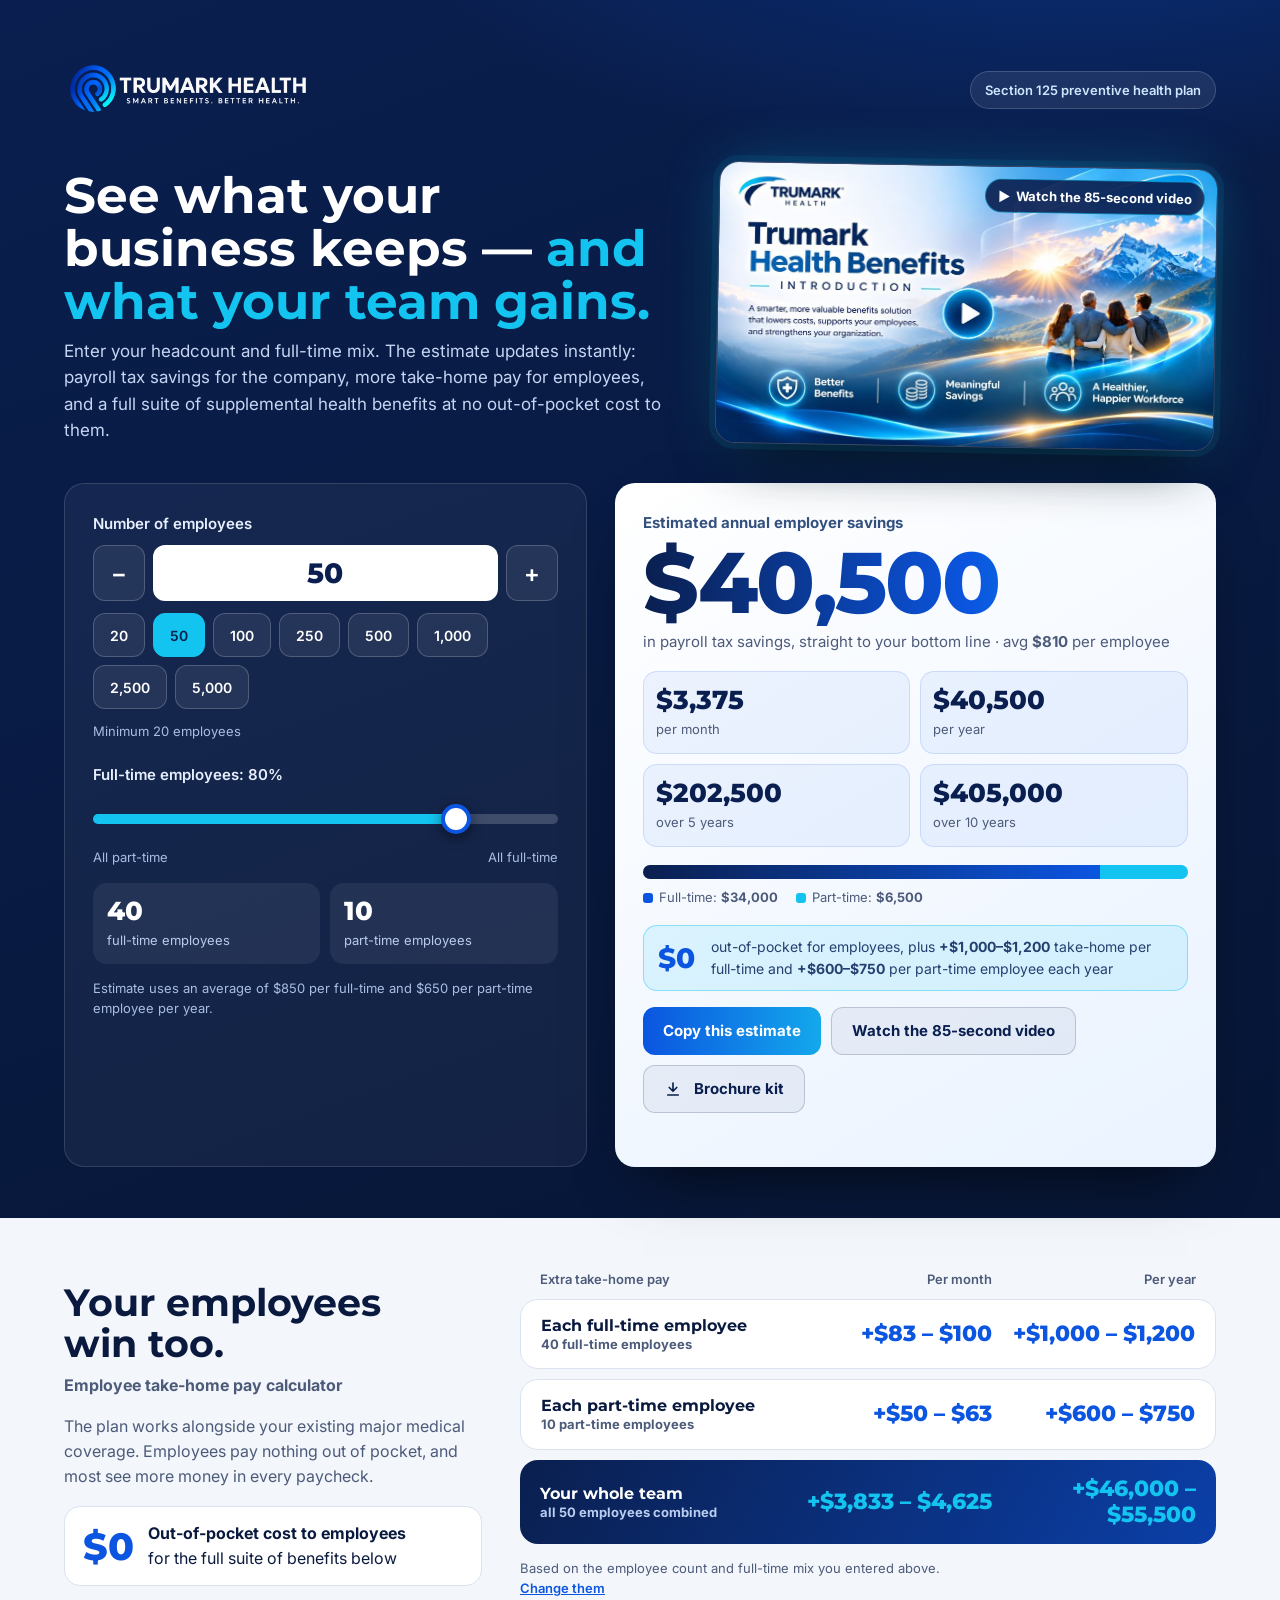
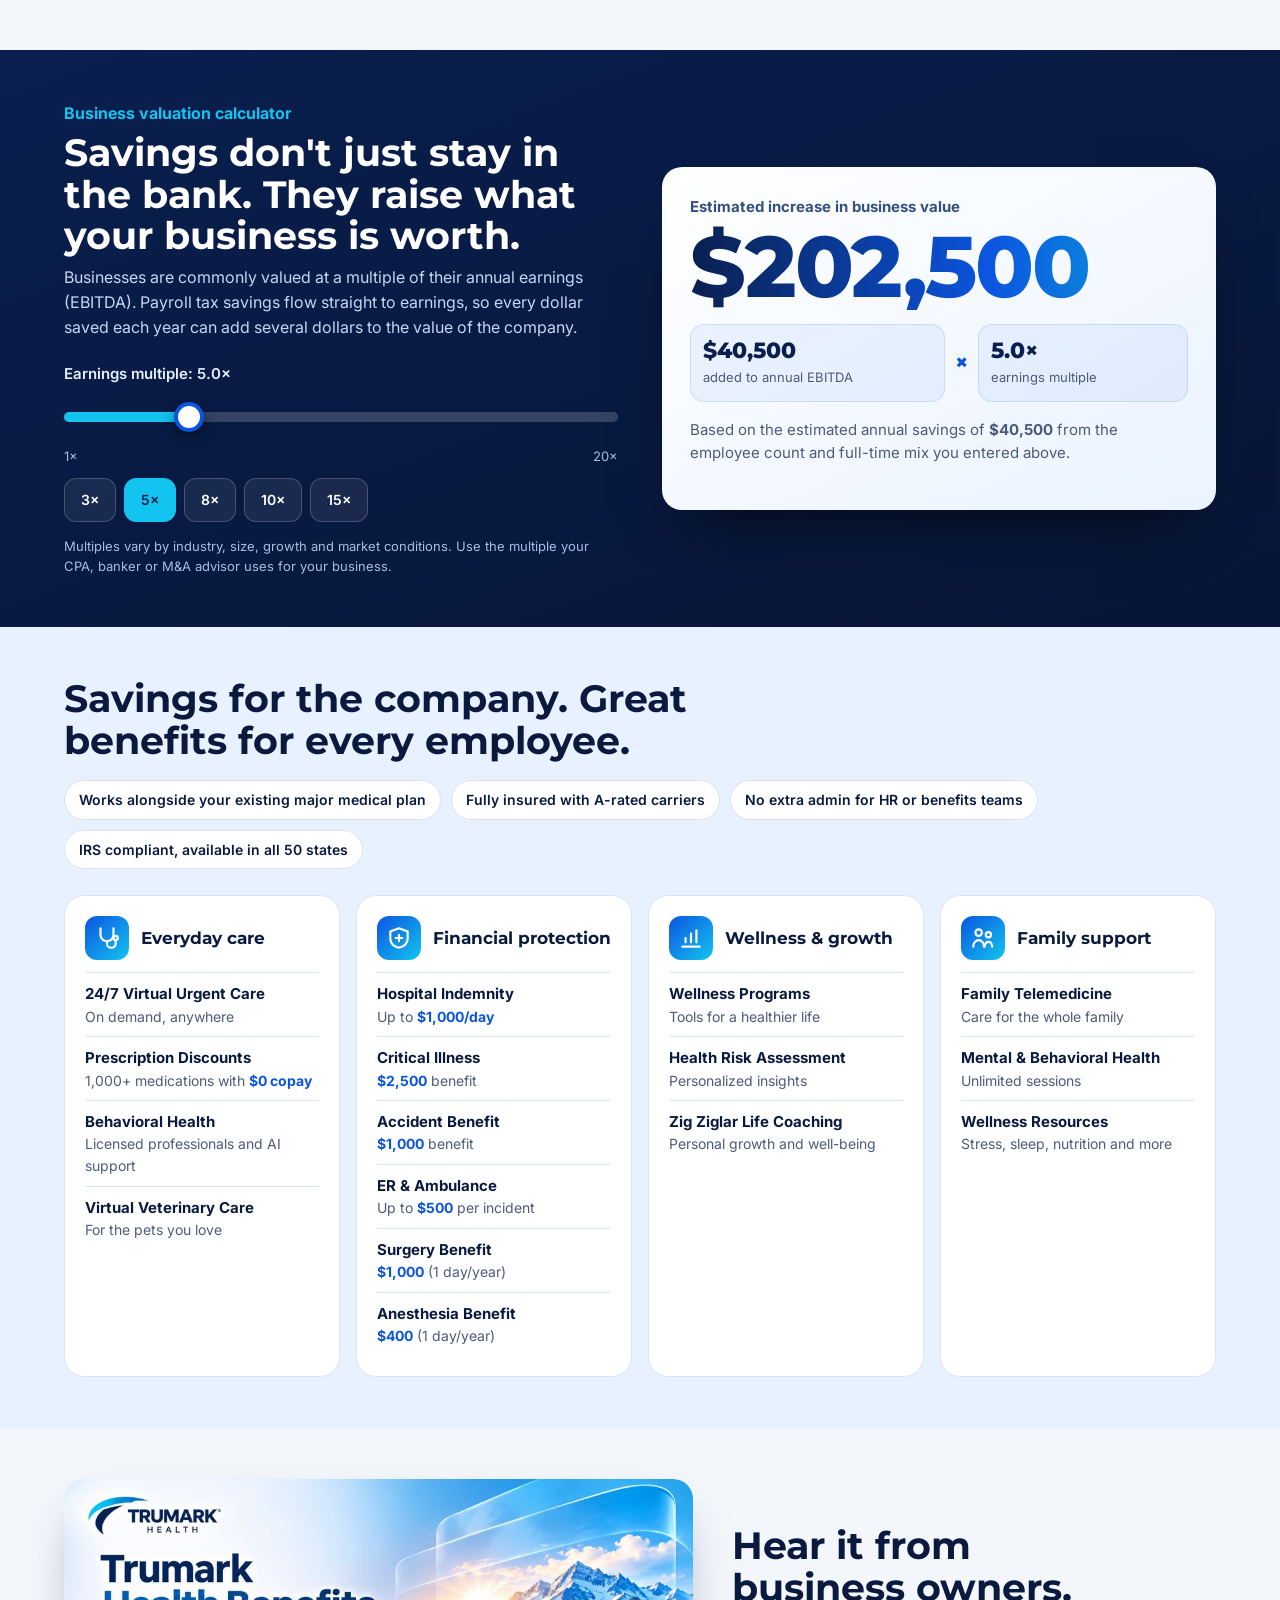
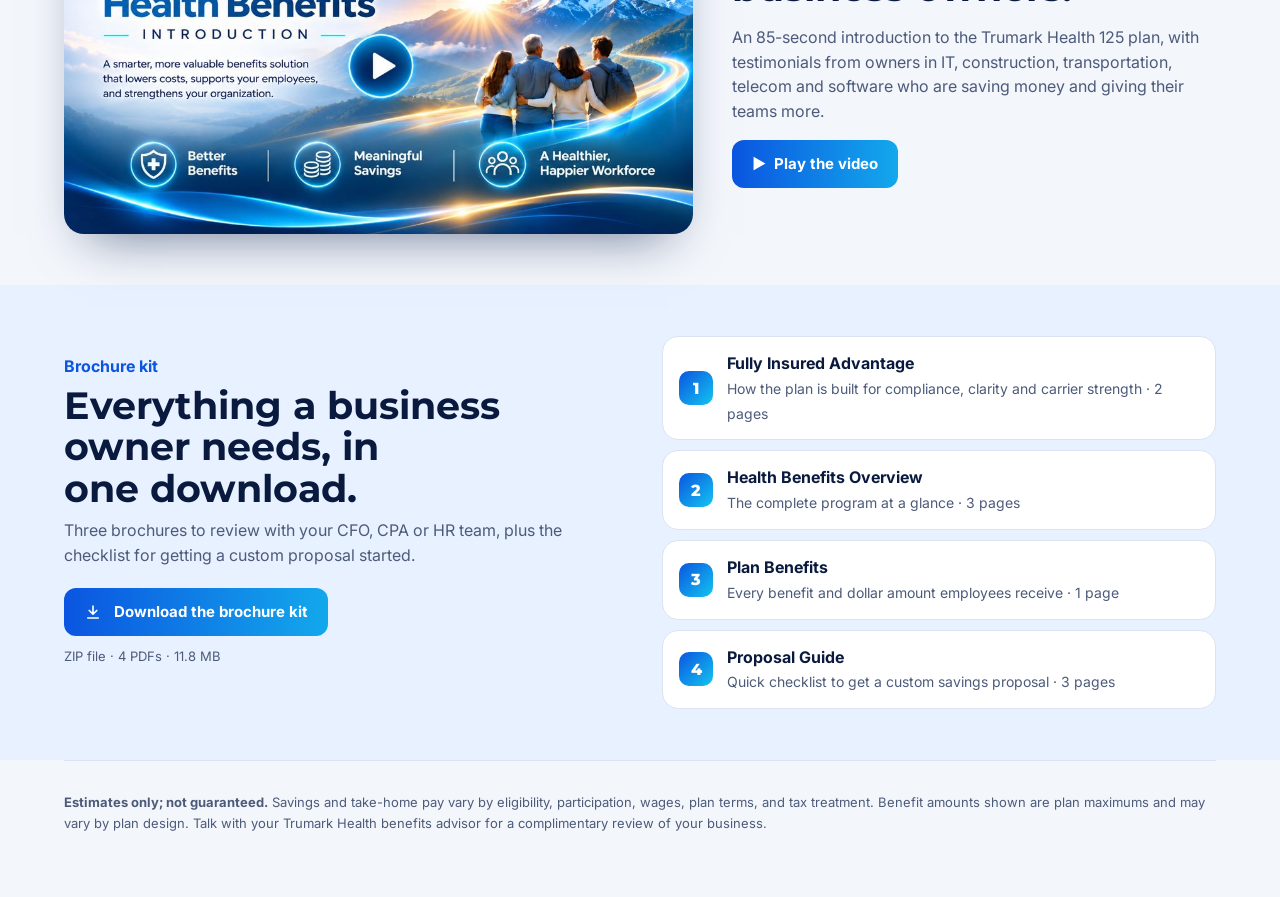
==== calculator/index.html @ 20e38f15 "Add Trumark Health savings calculator at /calculator Section 125 payroll tax savings estimator (20+ " ====
<!DOCTYPE html>
<html lang="en">
<head>
<meta charset="utf-8">
<meta name="viewport" content="width=device-width, initial-scale=1">
<title>Trumark Health Savings Calculator</title>
<meta name="description" content="Estimate your company's Section 125 payroll tax savings, your employees' extra take-home pay, and the added value to your business with Trumark Health.">
<link rel="canonical" href="https://trumark.health/calculator/">
<meta property="og:title" content="Trumark Health Savings Calculator">
<meta property="og:description" content="See what your business keeps and what your team gains: payroll tax savings, more take-home pay, and supplemental health benefits at $0 out of pocket.">
<meta property="og:url" content="https://trumark.health/calculator/">
<meta property="og:type" content="website">
<link rel="icon" href="[data-uri]">
<link rel="preconnect" href="https://fonts.googleapis.com">
<link href="https://fonts.googleapis.com/css2?family=Montserrat:wght@600;700;800&family=Inter:wght@400;500;600;700&display=swap" rel="stylesheet">
<style>
/* VOICE: confident, warm money tool a rep can put in front of a business owner
   IDEA: a payroll savings statement that updates as the owner talks
   PICTURE: the live savings figure, huge, beside the two controls
   COLOUR and TYPE: Trumark navy band, royal blue, cyan accent, white panels; Montserrat + Inter
   LAYOUT: navy hero with calculator, then employee win, benefits grid, video, disclaimer */
:root{color-scheme:light dark;
--bg:light-dark(#f3f6fb,#071229);--panel:light-dark(#ffffff,#0d1c3d);--ink:light-dark(#0a1a3f,#e8eefb);
--mute:light-dark(#4d5b7a,#a8b6d6);--line:light-dark(#dbe3f1,#1f3463);--navy:#0a1f4f;--royal:#0b55e0;--cyan:#13c4f0;--soft:light-dark(#e8f1ff,#112a5a)}
:root[data-theme=light]{color-scheme:light}:root[data-theme=dark]{color-scheme:dark}
*{box-sizing:border-box;min-width:0}
body{margin:0;background:var(--bg);color:var(--ink);font:16px/1.55 Inter,system-ui,sans-serif;overflow-x:clip}
h1,h2,h3,.big{font-family:Montserrat,Inter,sans-serif}
h2{font-size:clamp(26px,3.4vw,38px);line-height:1.1;margin:0 0 8px;text-wrap:balance}
.wrap{max-width:1240px;margin:0 auto}
.band{padding:clamp(28px,4vw,64px) max(5vw,16px)}
.hero{background:radial-gradient(1200px 500px at 85% -10%,#0b55e055,transparent 60%),linear-gradient(160deg,#0a1f4f 0%,#071636 100%);color:#fff}
.top{display:flex;flex-wrap:wrap;align-items:center;justify-content:space-between;gap:16px;margin-bottom:clamp(20px,3vw,36px)}
.top img{height:clamp(52px,7vw,78px);width:auto;display:block}
.pill{font-size:13px;font-weight:600;padding:8px 14px;border-radius:99px;background:#ffffff14;border:1px solid #ffffff2a;color:#cfe6ff}
.hero h1{font-size:clamp(30px,4.2vw,50px);line-height:1.06;margin:0 0 10px;max-width:22ch;text-wrap:balance}
.hero h1 em{font-style:normal;color:var(--cyan)}
.lede{color:#c6d5f2;max-width:62ch;margin:0;font-size:17px}
.intro{display:grid;grid-template-columns:minmax(0,1fr) minmax(0,.82fr);gap:clamp(20px,3.5vw,48px);align-items:center;margin-bottom:clamp(24px,3vw,36px)}
.hv{position:relative;display:block;border-radius:20px;overflow:hidden;border:1px solid #ffffff33;box-shadow:0 0 0 6px #13c4f014,0 30px 60px -24px #000d,0 0 60px -10px #13c4f066;transform:rotate(1deg);transition:transform .35s ease,box-shadow .35s ease}
.hv:hover{transform:rotate(0) scale(1.02);box-shadow:0 0 0 6px #13c4f033,0 30px 60px -24px #000d,0 0 80px -6px #13c4f099}
.hv img{display:block;width:100%;height:auto;aspect-ratio:1000/563;object-fit:cover}
.hvtag{position:absolute;right:12px;top:12px;background:#0a1f4fe6;color:#fff;font:700 13px Inter,sans-serif;padding:8px 12px;border-radius:99px;border:1px solid #13c4f088}
.calc{display:grid;grid-template-columns:minmax(0,1fr) minmax(0,1.15fr);gap:clamp(16px,2.4vw,28px)}
.card{background:#ffffff0d;border:1px solid #ffffff22;border-radius:20px;padding:clamp(18px,2.4vw,28px)}
.lbl{display:block;font-weight:600;font-size:15px;margin-bottom:10px;color:#e7efff}
.stepper{display:flex;gap:8px;align-items:stretch}
.stepper button,.chip{font:600 16px Inter,sans-serif;border-radius:12px;border:1px solid #ffffff33;background:#ffffff12;color:#fff;cursor:pointer}
.stepper button{width:52px;min-height:56px;font-size:24px}
#emp{flex:1;min-height:56px;font:800 28px Montserrat,sans-serif;text-align:center;border-radius:12px;border:1px solid #ffffff44;background:#ffffff;color:#0a1f4f;padding:0 10px}
.chips{display:flex;flex-wrap:wrap;gap:8px;margin:12px 0 26px}
.chip{min-height:44px;padding:0 16px;font-size:14px}
#emp::-webkit-inner-spin-button,#emp::-webkit-outer-spin-button{-webkit-appearance:none;margin:0}#emp{-moz-appearance:textfield}
.min{font-size:13px;color:#a9bde3;margin:-14px 0 22px}
.chip[aria-pressed=true]{background:var(--cyan);color:#06204a;border-color:var(--cyan)}
button:focus-visible,input:focus-visible,a:focus-visible{outline:3px solid var(--cyan);outline-offset:2px}
input[type=range]{width:100%;height:44px;appearance:none;background:transparent;cursor:pointer;margin:0}
input[type=range]::-webkit-slider-runnable-track{height:10px;border-radius:99px;background:linear-gradient(90deg,var(--cyan) var(--p),#ffffff2e var(--p))}
input[type=range]::-moz-range-track{height:10px;border-radius:99px;background:linear-gradient(90deg,var(--cyan) var(--p),#ffffff2e var(--p))}
input[type=range]::-webkit-slider-thumb{appearance:none;width:30px;height:30px;border-radius:50%;background:#fff;border:4px solid var(--royal);margin-top:-10px;box-shadow:0 4px 14px #0007}
input[type=range]::-moz-range-thumb{width:24px;height:24px;border-radius:50%;background:#fff;border:4px solid var(--royal)}
.ends{display:flex;justify-content:space-between;font-size:13px;color:#a9bde3}
.mix{display:grid;grid-template-columns:1fr 1fr;gap:10px;margin-top:16px}
.mix div{background:#ffffff10;border-radius:14px;padding:12px 14px}
.mix b{display:block;font:800 26px Montserrat,sans-serif}
.mix span{font-size:13px;color:#b9cbec}
.rate{font-size:13px;color:#a9bde3;margin:14px 0 0}
.result{background:linear-gradient(150deg,#ffffff 0%,#eaf3ff 100%);color:#0a1f4f;border:0;box-shadow:0 30px 60px -30px #000c}
.result .k{font-weight:700;font-size:15px;color:#33507f;margin:0}
.big{font-weight:800;font-size:clamp(46px,7.2vw,86px);line-height:1;margin:6px 0 4px;letter-spacing:-.02em;background:linear-gradient(90deg,#0a1f4f,#0b55e0 60%,#0aa8d8);-webkit-background-clip:text;background-clip:text;color:transparent;white-space:nowrap}
.sub{font-size:15px;color:#4d5b7a;margin:0 0 18px}
.trio{display:grid;grid-template-columns:repeat(2,minmax(0,1fr));gap:10px;margin-bottom:18px}
.trio div{background:#0b55e00f;border:1px solid #0b55e022;border-radius:14px;padding:12px}
.trio b{display:block;font:800 clamp(18px,2.4vw,26px) Montserrat,sans-serif;white-space:nowrap}
.trio span{font-size:13px;color:#4d5b7a}
.split{display:flex;height:14px;border-radius:99px;overflow:hidden;background:#dbe6f7}
.split i{display:block;height:100%;transition:width .35s ease}
.split .ft{background:linear-gradient(90deg,#0a1f4f,#0b55e0)}.split .pt{background:#13c4f0}
.key{display:flex;flex-wrap:wrap;gap:6px 18px;font-size:13px;color:#4d5b7a;margin:8px 0 18px}
.key i{display:inline-block;width:10px;height:10px;border-radius:3px;margin-right:6px;vertical-align:middle}
.emp{display:flex;align-items:center;gap:12px;background:#13c4f01f;border:1px solid #13c4f066;border-radius:14px;padding:10px 14px;margin-bottom:16px;font-size:14px;color:#24406f}.emp b{flex:none;margin-right:4px;font:800 28px Montserrat,sans-serif;color:#0b55e0}
.acts{display:flex;flex-wrap:wrap;gap:10px}
.btn{display:inline-flex;align-items:center;justify-content:center;gap:8px;min-height:48px;padding:0 20px;border-radius:12px;font:700 15px Inter,sans-serif;text-decoration:none;cursor:pointer;border:0}
.btn.pri{background:linear-gradient(90deg,#0b55e0,#13a8ec);color:#fff}
.btn.sec{background:#0a1f4f0d;color:#0a1f4f;border:1px solid #0a1f4f33}
#msg{font-size:13px;color:#0a7a4c;min-height:18px;margin:8px 0 0}
#fallback{display:none;width:100%;min-height:150px;margin-top:10px;font:14px/1.5 Inter,sans-serif;border-radius:10px;border:1px solid #c3d2ec;padding:10px}
.win{display:grid;grid-template-columns:minmax(0,.75fr) minmax(0,1.25fr);gap:clamp(18px,3vw,40px);align-items:center}
.win p{color:var(--mute);max-width:56ch}
.zero{display:flex;align-items:center;gap:14px;margin-top:18px;background:var(--panel);border:1px solid var(--line);border-radius:16px;padding:14px 18px}
.zero b{font:800 38px Montserrat,sans-serif;color:var(--royal)}
.pay{display:grid;gap:10px}
.k2{font-weight:700;color:var(--royal);margin:0 0 6px}
.ph,.row{display:grid;grid-template-columns:minmax(0,1.3fr) minmax(0,1fr) minmax(0,1fr);gap:12px;align-items:center}
.ph{padding:0 20px;font-size:13px;font-weight:600;color:var(--mute)}.ph span+span,.row strong{text-align:right}
.row{background:var(--panel);border:1px solid var(--line);border-radius:18px;padding:16px 20px}
.pnote{font-size:13px;color:var(--mute);margin:4px 0 0}.pnote a{color:var(--royal);font-weight:600}
.pay .tot{background:linear-gradient(120deg,#0a1f4f,#0b3fa8);color:#fff;border:0}
.pay h3{margin:0;font-size:16px;line-height:1.25}.pay small{display:block;color:var(--mute);font-size:13px;font-family:Inter}
.pay .tot small{color:#b9cdf2}
.pay strong{font:800 clamp(17px,2vw,22px) Montserrat,sans-serif;color:var(--royal);line-height:1.2;overflow-wrap:normal}
.pay .tot strong{color:var(--cyan)}
.alt{background:var(--soft)}
.facts{display:flex;flex-wrap:wrap;gap:10px;margin:18px 0 26px}
.facts span{background:var(--panel);border:1px solid var(--line);border-radius:99px;padding:8px 14px;font-size:14px;font-weight:600}
.grid{display:grid;grid-template-columns:repeat(4,minmax(0,1fr));gap:16px}
.grp{background:var(--panel);border:1px solid var(--line);border-radius:20px;padding:20px}
.grp header{display:flex;align-items:center;gap:12px;margin-bottom:12px}
.grp header svg{width:44px;height:44px;flex:none;padding:9px;border-radius:12px;background:linear-gradient(135deg,#0b55e0,#13c4f0);stroke:#fff;fill:none;stroke-width:2;stroke-linecap:round;stroke-linejoin:round}
.grp h3{margin:0;font-size:17px;line-height:1.2}
.grp ul{list-style:none;margin:0;padding:0}
.grp li{padding:9px 0;border-top:1px solid var(--line);font-size:14px;color:var(--mute)}
.grp li b{display:block;color:var(--ink);font-size:15px}
.grp li em{font-style:normal;color:var(--royal);font-weight:700}
.vid{display:grid;grid-template-columns:minmax(0,1.3fr) minmax(0,1fr);gap:clamp(18px,3vw,40px);align-items:center}
.vid a.poster{display:block;border-radius:20px;overflow:hidden;box-shadow:0 24px 50px -24px #0a1f4f99;position:relative}
.vid img{display:block;width:100%;height:auto;transition:transform .4s ease}
.vid a.poster:hover img{transform:scale(1.03)}
.vid p{color:var(--mute)}
.val{background:linear-gradient(160deg,#0a1f4f 0%,#071636 100%);color:#fff}
.vgrid{display:grid;grid-template-columns:minmax(0,1fr) minmax(0,1fr);gap:clamp(20px,3.5vw,48px);align-items:center}
.val h2{color:#fff}.k3{font-weight:700;color:var(--cyan);margin:0 0 6px}
.vl{color:#c6d5f2;max-width:58ch;margin:0 0 22px}
.val .chips{margin:12px 0 10px}
.eq{display:flex;flex-wrap:wrap;align-items:center;gap:10px;margin:14px 0 16px}
.eq span{flex:1 1 auto;background:#0b55e00f;border:1px solid #0b55e022;border-radius:14px;padding:12px}
.eq b{display:block;font:800 clamp(17px,2vw,22px) Montserrat,sans-serif;white-space:nowrap}
.eq small{font-size:13px;color:#4d5b7a}
.eq i{font:800 22px Montserrat,sans-serif;font-style:normal;color:#0b55e0}
.kitb{background:var(--soft)}
.kgrid{display:grid;grid-template-columns:minmax(0,1fr) minmax(0,1fr);gap:clamp(20px,3.5vw,48px);align-items:center}
.kl{color:var(--mute);max-width:54ch;margin:0 0 20px}
.kmeta{font-size:13px;color:var(--mute);margin:10px 0 0}.kmsg{font-size:14px;color:var(--royal);font-weight:600;min-height:20px;margin:6px 0 0}
.docs{list-style:none;counter-reset:d;margin:0;padding:0;display:grid;gap:10px}
.docs li{counter-increment:d;position:relative;background:var(--panel);border:1px solid var(--line);border-radius:16px;padding:14px 16px 14px 64px}
.docs li::before{content:counter(d);position:absolute;left:16px;top:50%;transform:translateY(-50%);width:34px;height:34px;border-radius:10px;display:grid;place-items:center;background:linear-gradient(135deg,#0b55e0,#13c4f0);color:#fff;font:800 16px Montserrat,sans-serif}
.docs b{display:block;font-size:16px}.docs span{font-size:14px;color:var(--mute)}
.foot{font-size:13px;color:var(--mute);border-top:1px solid var(--line);padding-top:18px}
@media(max-width:900px){.calc,.win,.vid,.intro,.vgrid,.kgrid{grid-template-columns:minmax(0,1fr)}.hv{max-width:560px;transform:none}.grid{grid-template-columns:repeat(2,minmax(0,1fr))}}
@media(max-width:560px){.eq i{display:none}.eq span{flex-basis:100%}.ph{display:none}.row{grid-template-columns:1fr 1fr}.row h3{grid-column:1/-1}.row strong{text-align:left}.row strong::before{content:attr(data-l);display:block;font:500 12px Inter,sans-serif;color:var(--mute)}.tot strong::before{color:#b9cdf2}.grid{grid-template-columns:minmax(0,1fr)}.trio b{font-size:16px}.trio div{padding:10px}}
@media(prefers-reduced-motion:reduce){*{transition:none!important}}
</style>
</head>
<body>
<section class="hero band" id="top">
 <div class="wrap">
  <div class="top">
   <img src="[data-uri]" alt="Trumark Health — Smart Benefits. Better Health.">
   <span class="pill">Section 125 preventive health plan</span>
  </div>
  <div class="intro">
  <div>
  <h1>See what your business keeps — <em>and what your team gains.</em></h1>
  <p class="lede">Enter your headcount and full-time mix. The estimate updates instantly: payroll tax savings for the company, more take-home pay for employees, and a full suite of supplemental health benefits at no out-of-pocket cost to them.</p>
  </div>
  <a class="hv" href="https://mikeceo.wistia.com/s/ydgx6igmq0moq71" target="_blank" rel="noopener" aria-label="Play the 85-second Trumark Health video">
   <img id="heroVid" alt="">
   <span class="hvtag">▶&nbsp; Watch the 85-second video</span>
  </a>
  </div>
  <div class="calc">
   <div class="card">
    <label class="lbl" for="emp">Number of employees</label>
    <div class="stepper">
     <button type="button" id="minus" aria-label="Fewer employees">−</button>
     <input id="emp" type="number" inputmode="numeric" min="20" max="100000" value="50">
     <button type="button" id="plus" aria-label="More employees">+</button>
    </div>
    <div class="chips" id="chips"></div>
    <p class="min">Minimum 20 employees</p>
    <label class="lbl" for="ft">Full-time employees: <span id="ftPct">80%</span></label>
    <input id="ft" type="range" min="0" max="100" step="5" value="80" style="--p:80%">
    <div class="ends"><span>All part-time</span><span>All full-time</span></div>
    <div class="mix">
     <div><b id="ftN">40</b><span>full-time employees</span></div>
     <div><b id="ptN">10</b><span>part-time employees</span></div>
    </div>
    <p class="rate">Estimate uses an average of $850 per full-time and $650 per part-time employee per year.</p>
   </div>
   <div class="card result" aria-live="polite">
    <p class="k">Estimated annual employer savings</p>
    <div class="big" id="annual">$0</div>
    <p class="sub">in payroll tax savings, straight to your bottom line · avg <b id="per">$0</b> per employee</p>
    <div class="trio">
     <div><b id="monthly">$0</b><span>per month</span></div>
     <div><b id="yearly">$0</b><span>per year</span></div>
     <div><b id="five">$0</b><span>over 5 years</span></div>
     <div><b id="ten">$0</b><span>over 10 years</span></div>
    </div>
    <div class="split" aria-hidden="true"><i class="ft" id="barFt"></i><i class="pt" id="barPt"></i></div>
    <div class="key"><span><i style="background:#0b55e0"></i>Full-time: <b id="ftSave">$0</b></span><span><i style="background:#13c4f0"></i>Part-time: <b id="ptSave">$0</b></span></div>
    <div class="emp"><b>$0</b><span>out-of-pocket for employees, plus <strong>+$1,000–$1,200</strong> take-home per full-time and <strong>+$600–$750</strong> per part-time employee each year</span></div>
    <div class="acts">
     <button class="btn pri" type="button" id="copy">Copy this estimate</button>
     <a class="btn sec" href="#video">Watch the 85-second video</a>
     <a class="btn sec kitdl" href="../brochures/quantum-overview.pdf"><svg viewBox="0 0 24 24" width="18" height="18" fill="none" stroke="currentColor" stroke-width="2.2" stroke-linecap="round" stroke-linejoin="round" aria-hidden="true"><path d="M12 4v11M7 10l5 5 5-5M5 20h14"/></svg>&nbsp;Brochure kit</a>
    </div>
    <p id="msg" role="status"></p>
    <textarea id="fallback" readonly aria-label="Estimate summary to copy"></textarea>
   </div>
  </div>
 </div>
</section>

<section class="band">
 <div class="wrap win">
  <div>
   <h2>Your employees win too.</h2>
   <p class="k2">Employee take-home pay calculator</p>
   <p>The plan works alongside your existing major medical coverage. Employees pay nothing out of pocket, and most see more money in every paycheck.</p>
   <div class="zero"><b>$0</b><span><strong>Out-of-pocket cost to employees</strong><br>for the full suite of benefits below</span></div>
  </div>
  <div class="pay">
   <div class="ph"><span>Extra take-home pay</span><span>Per month</span><span>Per year</span></div>
   <div class="row"><h3>Each full-time employee<small id="ftCount">40 full-time employees</small></h3><strong data-l="Per month" id="ftM"></strong><strong data-l="Per year" id="ftY"></strong></div>
   <div class="row"><h3>Each part-time employee<small id="ptCount">10 part-time employees</small></h3><strong data-l="Per month" id="ptM"></strong><strong data-l="Per year" id="ptY"></strong></div>
   <div class="row tot"><h3>Your whole team<small id="teamNote">all 50 employees combined</small></h3><strong data-l="Per month" id="teamM"></strong><strong data-l="Per year" id="team"></strong></div>
   <p class="pnote">Based on the employee count and full-time mix you entered above. <a href="#top">Change them</a></p>
  </div>
 </div>
</section>

<section class="band val" id="value">
 <div class="wrap vgrid">
  <div>
   <p class="k3">Business valuation calculator</p>
   <h2>Savings don't just stay in the bank. They raise what your business is worth.</h2>
   <p class="vl">Businesses are commonly valued at a multiple of their annual earnings (EBITDA). Payroll tax savings flow straight to earnings, so every dollar saved each year can add several dollars to the value of the company.</p>
   <label class="lbl" for="mult">Earnings multiple: <span id="multV">5.0×</span></label>
   <input id="mult" type="range" min="1" max="20" step="0.5" value="5" style="--p:21%">
   <div class="ends"><span>1×</span><span>20×</span></div>
   <div class="chips" id="mchips"></div>
   <p class="rate">Multiples vary by industry, size, growth and market conditions. Use the multiple your CPA, banker or M&amp;A advisor uses for your business.</p>
  </div>
  <div class="card result" aria-live="polite">
   <p class="k">Estimated increase in business value</p>
   <div class="big" id="valInc">$0</div>
   <div class="eq"><span><b id="eqS">$0</b><small>added to annual EBITDA</small></span><i>×</i><span><b id="eqM">5.0×</b><small>earnings multiple</small></span></div>
   <p class="sub">Based on the estimated annual savings of <b id="valBase">$0</b> from the employee count and full-time mix you entered above.</p>
  </div>
 </div>
</section>

<section class="band alt">
 <div class="wrap">
  <h2>Savings for the company. Great benefits for every employee.</h2>
  <div class="facts">
   <span>Works alongside your existing major medical plan</span>
   <span>Fully insured with A-rated carriers</span>
   <span>No extra admin for HR or benefits teams</span>
   <span>IRS compliant, available in all 50 states</span>
  </div>
  <div class="grid" id="grid"></div>
 </div>
</section>

<section class="band" id="video">
 <div class="wrap vid">
  <a class="poster" href="https://mikeceo.wistia.com/s/ydgx6igmq0moq71" target="_blank" rel="noopener">
   <img src="[data-uri]" alt="Play the Trumark Health Benefits introduction video">
  </a>
  <div>
   <h2>Hear it from business owners.</h2>
   <p>An 85-second introduction to the Trumark Health 125 plan, with testimonials from owners in IT, construction, transportation, telecom and software who are saving money and giving their teams more.</p>
   <a class="btn pri" href="https://mikeceo.wistia.com/s/ydgx6igmq0moq71" target="_blank" rel="noopener">▶&nbsp; Play the video</a>
  </div>
 </div>
</section>

<section class="band kitb" id="kit">
 <div class="wrap kgrid">
  <div>
   <p class="k2">Brochure kit</p>
   <h2>Everything a business owner needs, in one download.</h2>
   <p class="kl">Three brochures to review with your CFO, CPA or HR team, plus the checklist for getting a custom proposal started.</p>
   <a class="btn pri kitdl" href="../brochures/quantum-overview.pdf"><svg viewBox="0 0 24 24" width="18" height="18" fill="none" stroke="currentColor" stroke-width="2.2" stroke-linecap="round" stroke-linejoin="round" aria-hidden="true"><path d="M12 4v11M7 10l5 5 5-5M5 20h14"/></svg>&nbsp;Download the brochure kit</a>
   <p class="kmeta">ZIP file · 4 PDFs · 11.8 MB</p>
   <p class="kmsg" role="status"></p>
  </div>
  <ol class="docs">
   <li><b>Fully Insured Advantage</b><span>How the plan is built for compliance, clarity and carrier strength · 2 pages</span></li>
   <li><b>Health Benefits Overview</b><span>The complete program at a glance · 3 pages</span></li>
   <li><b>Plan Benefits</b><span>Every benefit and dollar amount employees receive · 1 page</span></li>
   <li><b>Proposal Guide</b><span>Quick checklist to get a custom savings proposal · 3 pages</span></li>
  </ol>
 </div>
</section>

<section class="band" style="padding-top:0">
 <div class="wrap foot">
  <p><strong>Estimates only; not guaranteed.</strong> Savings and take-home pay vary by eligibility, participation, wages, plan terms, and tax treatment. Benefit amounts shown are plan maximums and may vary by plan design. Talk with your Trumark Health benefits advisor for a complimentary review of your business.</p>
 </div>
</section>

<script>
{
const $=id=>document.getElementById(id);
$('heroVid').src=document.querySelector('.vid img').src;
const usd=n=>new Intl.NumberFormat('en-US',{style:'currency',currency:'USD',maximumFractionDigits:0}).format(n);
const FT=850,PT=650,FT_TH=[1000,1200],PT_TH=[600,750];
const icons={
 care:'<path d="M6 3v6a6 6 0 0 0 12 0V3"/><path d="M12 15v2a4 4 0 0 0 8 0v-3"/><circle cx="20" cy="12" r="2"/>',
 shield:'<path d="M12 3 4 6v6c0 5 3.5 8 8 9 4.5-1 8-4 8-9V6z"/><path d="M12 9v6M9 12h6"/>',
 grow:'<path d="M4 20h16"/><path d="M7 16v-4M12 16V8M17 16V5"/>',
 family:'<circle cx="8" cy="7" r="3"/><circle cx="17" cy="9" r="2.4"/><path d="M3 20c0-3.3 2.2-6 5-6s5 2.7 5 6"/><path d="M13.5 20c.3-2.6 1.8-4.5 3.5-4.5s3.2 1.9 3.5 4.5"/>'};
const groups=[
 ['Everyday care','care',[['24/7 Virtual Urgent Care','On demand, anywhere'],['Prescription Discounts','1,000+ medications with <em>$0 copay</em>'],['Behavioral Health','Licensed professionals and AI support'],['Virtual Veterinary Care','For the pets you love']]],
 ['Financial protection','shield',[['Hospital Indemnity','Up to <em>$1,000/day</em>'],['Critical Illness','<em>$2,500</em> benefit'],['Accident Benefit','<em>$1,000</em> benefit'],['ER &amp; Ambulance','Up to <em>$500</em> per incident'],['Surgery Benefit','<em>$1,000</em> (1 day/year)'],['Anesthesia Benefit','<em>$400</em> (1 day/year)']]],
 ['Wellness &amp; growth','grow',[['Wellness Programs','Tools for a healthier life'],['Health Risk Assessment','Personalized insights'],['Zig Ziglar Life Coaching','Personal growth and well-being']]],
 ['Family support','family',[['Family Telemedicine','Care for the whole family'],['Mental &amp; Behavioral Health','Unlimited sessions'],['Wellness Resources','Stress, sleep, nutrition and more']]]];
$('grid').innerHTML=groups.map(([t,ic,items])=>`<article class="grp"><header><svg viewBox="0 0 24 24" aria-hidden="true">${icons[ic]}</svg><h3>${t}</h3></header><ul>${items.map(([b,d])=>`<li><b>${b}</b>${d}</li>`).join('')}</ul></article>`).join('');

const presets=[20,50,100,250,500,1000,2500,5000];
$('chips').innerHTML=presets.map(n=>`<button type="button" class="chip" data-n="${n}" aria-pressed="false">${n.toLocaleString()}</button>`).join('');

let state={n:50,ft:80,m:5};
try{const s=JSON.parse(localStorage.getItem('tmh-calc')||'null');if(s&&s.n>=20)state=Object.assign(state,s)}catch(e){}

function calc(){
 const n=state.n,ftN=Math.round(n*state.ft/100),ptN=n-ftN;
 const ftS=ftN*FT,ptS=ptN*PT,annual=ftS+ptS;
 return{n,ftN,ptN,ftS,ptS,annual,monthly:annual/12,per:n?annual/n:0,five:annual*5,
  teamLo:ftN*FT_TH[0]+ptN*PT_TH[0],teamHi:ftN*FT_TH[1]+ptN*PT_TH[1]};
}
function render(){
 const r=calc();
 $('emp').value=r.n;$('ft').value=state.ft;$('ft').style.setProperty('--p',state.ft+'%');
 $('ftPct').textContent=state.ft+'%';$('ftN').textContent=r.ftN.toLocaleString();$('ptN').textContent=r.ptN.toLocaleString();
 $('annual').textContent=usd(r.annual);$('annual').style.fontSize=usd(r.annual).length>10?'clamp(36px,5.6vw,70px)':'';$('monthly').textContent=usd(r.monthly);$('per').textContent=usd(r.per);$('five').textContent=usd(r.five);$('yearly').textContent=usd(r.annual);$('ten').textContent=usd(r.annual*10);
 $('ftSave').textContent=usd(r.ftS);$('ptSave').textContent=usd(r.ptS);
 const pf=r.annual?r.ftS/r.annual*100:0;$('barFt').style.width=pf+'%';$('barPt').style.width=(r.annual?100-pf:0)+'%';
 const rg=(a,b)=>`+${usd(a)} – ${usd(b)}`;
 $('ftM').textContent=rg(FT_TH[0]/12,FT_TH[1]/12);$('ftY').textContent=rg(FT_TH[0],FT_TH[1]);
 $('ptM').textContent=rg(PT_TH[0]/12,PT_TH[1]/12);$('ptY').textContent=rg(PT_TH[0],PT_TH[1]);
 $('teamM').textContent=rg(r.teamLo/12,r.teamHi/12);$('team').textContent=rg(r.teamLo,r.teamHi);
 $('ftCount').textContent=`${r.ftN.toLocaleString()} full-time employee${r.ftN===1?'':'s'}`;
 $('ptCount').textContent=`${r.ptN.toLocaleString()} part-time employee${r.ptN===1?'':'s'}`;
 $('teamNote').textContent=`all ${r.n.toLocaleString()} employees combined`;
 document.querySelectorAll('#chips .chip').forEach(c=>c.setAttribute('aria-pressed',String(+c.dataset.n===r.n)));
 const m=state.m||5,vi=r.annual*m,mt=m.toFixed(1)+'×';
 $('mult').value=m;$('mult').style.setProperty('--p',((m-1)/19*100)+'%');$('multV').textContent=mt;
 $('valInc').textContent=usd(vi);$('valInc').style.fontSize=usd(vi).length>13?'clamp(30px,4vw,52px)':usd(vi).length>10?'clamp(36px,5.6vw,70px)':'';
 $('eqS').textContent=usd(r.annual);$('eqM').textContent=mt;$('valBase').textContent=usd(r.annual);
 document.querySelectorAll('#mchips .chip').forEach(c=>c.setAttribute('aria-pressed',String(+c.dataset.m===m)));
 try{localStorage.setItem('tmh-calc',JSON.stringify(state))}catch(e){}
}
function setN(v){v=Math.round(+v);if(!isFinite(v)||v<20)v=20;if(v>100000)v=100000;state.n=v;render()}
$('emp').addEventListener('input',e=>{const v=+e.target.value;if(e.target.value!==''&&v>=20)setN(v)});
$('emp').addEventListener('blur',e=>setN(e.target.value||20));
$('minus').addEventListener('click',()=>setN(state.n-1));
$('plus').addEventListener('click',()=>setN(state.n+1));
$('chips').addEventListener('click',e=>{const b=e.target.closest('.chip');if(b)setN(b.dataset.n)});
$('ft').addEventListener('input',e=>{state.ft=+e.target.value;render()});
const KITF=[['../brochures/quantum-fully-insured.pdf','1 - Fully Insured Advantage.pdf'],['../brochures/quantum-overview.pdf','2 - Health Benefits Overview.pdf'],['../brochures/quantum-plan-benefits.pdf','3 - Plan Benefits.pdf'],['../brochures/quantum-proposal-guide.pdf','4 - Proposal Guide.pdf']];
const loadZip=()=>window.JSZip?Promise.resolve():new Promise((ok,no)=>{const s=document.createElement('script');s.src='https://cdnjs.cloudflare.com/ajax/libs/jszip/3.10.1/jszip.min.js';s.onload=ok;s.onerror=no;document.head.appendChild(s)});
let dl=null;
(async()=>{try{if(window.claude&&claude.use)dl=await claude.use('downloads')}catch(e){dl=null}})();
const kmsg=t=>document.querySelectorAll('.kmsg').forEach(m=>m.textContent=t);
document.querySelectorAll('.kitdl').forEach(a=>a.addEventListener('click',async e=>{
 e.preventDefault();kmsg('Preparing your brochure kit…');
 try{await loadZip();const z=new JSZip(),f=z.folder('Trumark Health Brochure Kit');
  await Promise.all(KITF.map(async([u,n])=>{const r=await fetch(u);if(!r.ok)throw 0;f.file(n,await r.arrayBuffer())}));
  const blob=await z.generateAsync({type:'blob',compression:'STORE'});
  if(dl){await dl.save({filename:'Trumark-Health-Brochure-Kit.zip',data:blob})}else{const u=URL.createObjectURL(blob),a=document.createElement('a');a.href=u;a.download='Trumark-Health-Brochure-Kit.zip';document.body.appendChild(a);a.click();a.remove();setTimeout(()=>URL.revokeObjectURL(u),60000)}
  kmsg('Brochure kit downloaded.')}
 catch(err){const c=err&&err.code;kmsg(c==='declined'?'Download cancelled.':c==='rate_limited'?'One moment — try again in a few seconds.':c==='host_unavailable'?'Open this page in a browser or on a computer to download the kit.':'The download could not start here. Try again, or open this page in a browser.')}
}));

const mults=[3,5,8,10,15];
$('mchips').innerHTML=mults.map(m=>`<button type="button" class="chip" data-m="${m}" aria-pressed="false">${m}×</button>`).join('');
$('mchips').addEventListener('click',e=>{const b=e.target.closest('.chip');if(b){state.m=+b.dataset.m;render()}});
$('mult').addEventListener('input',e=>{state.m=+e.target.value;render()});


$('copy').addEventListener('click',async()=>{
 const r=calc();
 const txt=`Trumark Health — Section 125 Savings Estimate
Employees: ${r.n.toLocaleString()} (${r.ftN.toLocaleString()} full-time, ${r.ptN.toLocaleString()} part-time)
Estimated annual employer payroll tax savings: ${usd(r.annual)} (${usd(r.monthly)}/month, ${usd(r.five)} over 5 years, ${usd(r.annual*10)} over 10 years)
Potential business value increase: ${usd(r.annual*(state.m||5))} (at a ${(state.m||5).toFixed(1)}× earnings multiple)
Employees: $0 out-of-pocket. Full-time +$83–$100/month (+$1,000–$1,200/year) and part-time +$50–$63/month (+$600–$750/year) in take-home pay — about ${usd(r.teamLo/12)}–${usd(r.teamHi/12)} per month and ${usd(r.teamLo)}–${usd(r.teamHi)} per year across the team.
Included benefits: 24/7 virtual urgent care, $0-copay prescriptions on 1,000+ medications, hospital indemnity up to $1,000/day, critical illness $2,500, accident $1,000, ER & ambulance up to $500, surgery & anesthesia, behavioral health, family telemedicine, Zig Ziglar life coaching, virtual vet care.
Watch the 85-second video: https://mikeceo.wistia.com/s/ydgx6igmq0moq71
Estimates only; not guaranteed. Savings and take-home pay vary by eligibility, participation, wages, plan terms, and tax treatment.`;
 try{await navigator.clipboard.writeText(txt);$('msg').textContent='Copied — paste it into a text or email to the business owner.';$('fallback').style.display='none'}
 catch(e){const f=$('fallback');f.value=txt;f.style.display='block';f.focus();f.select();$('msg').textContent='Select the text below and copy it.'}
});
render();
}
</script>
</body>
</html>
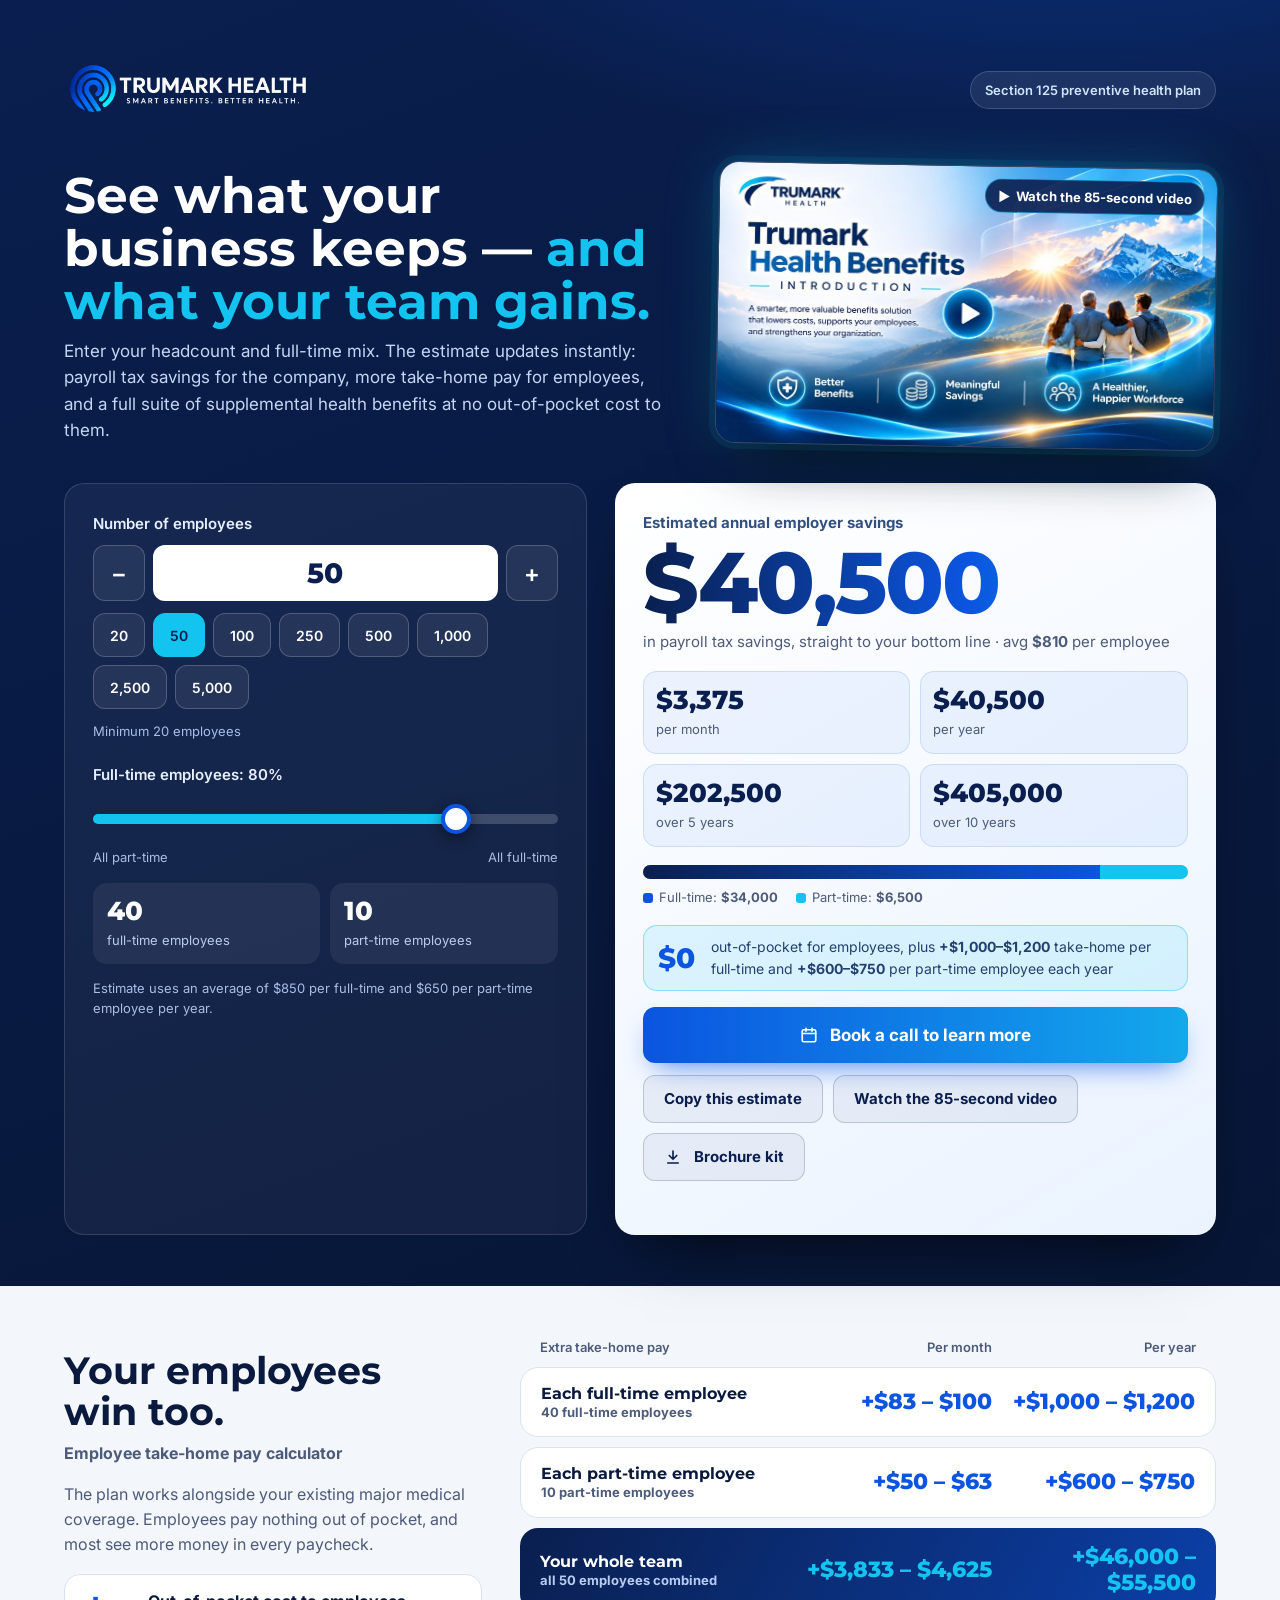
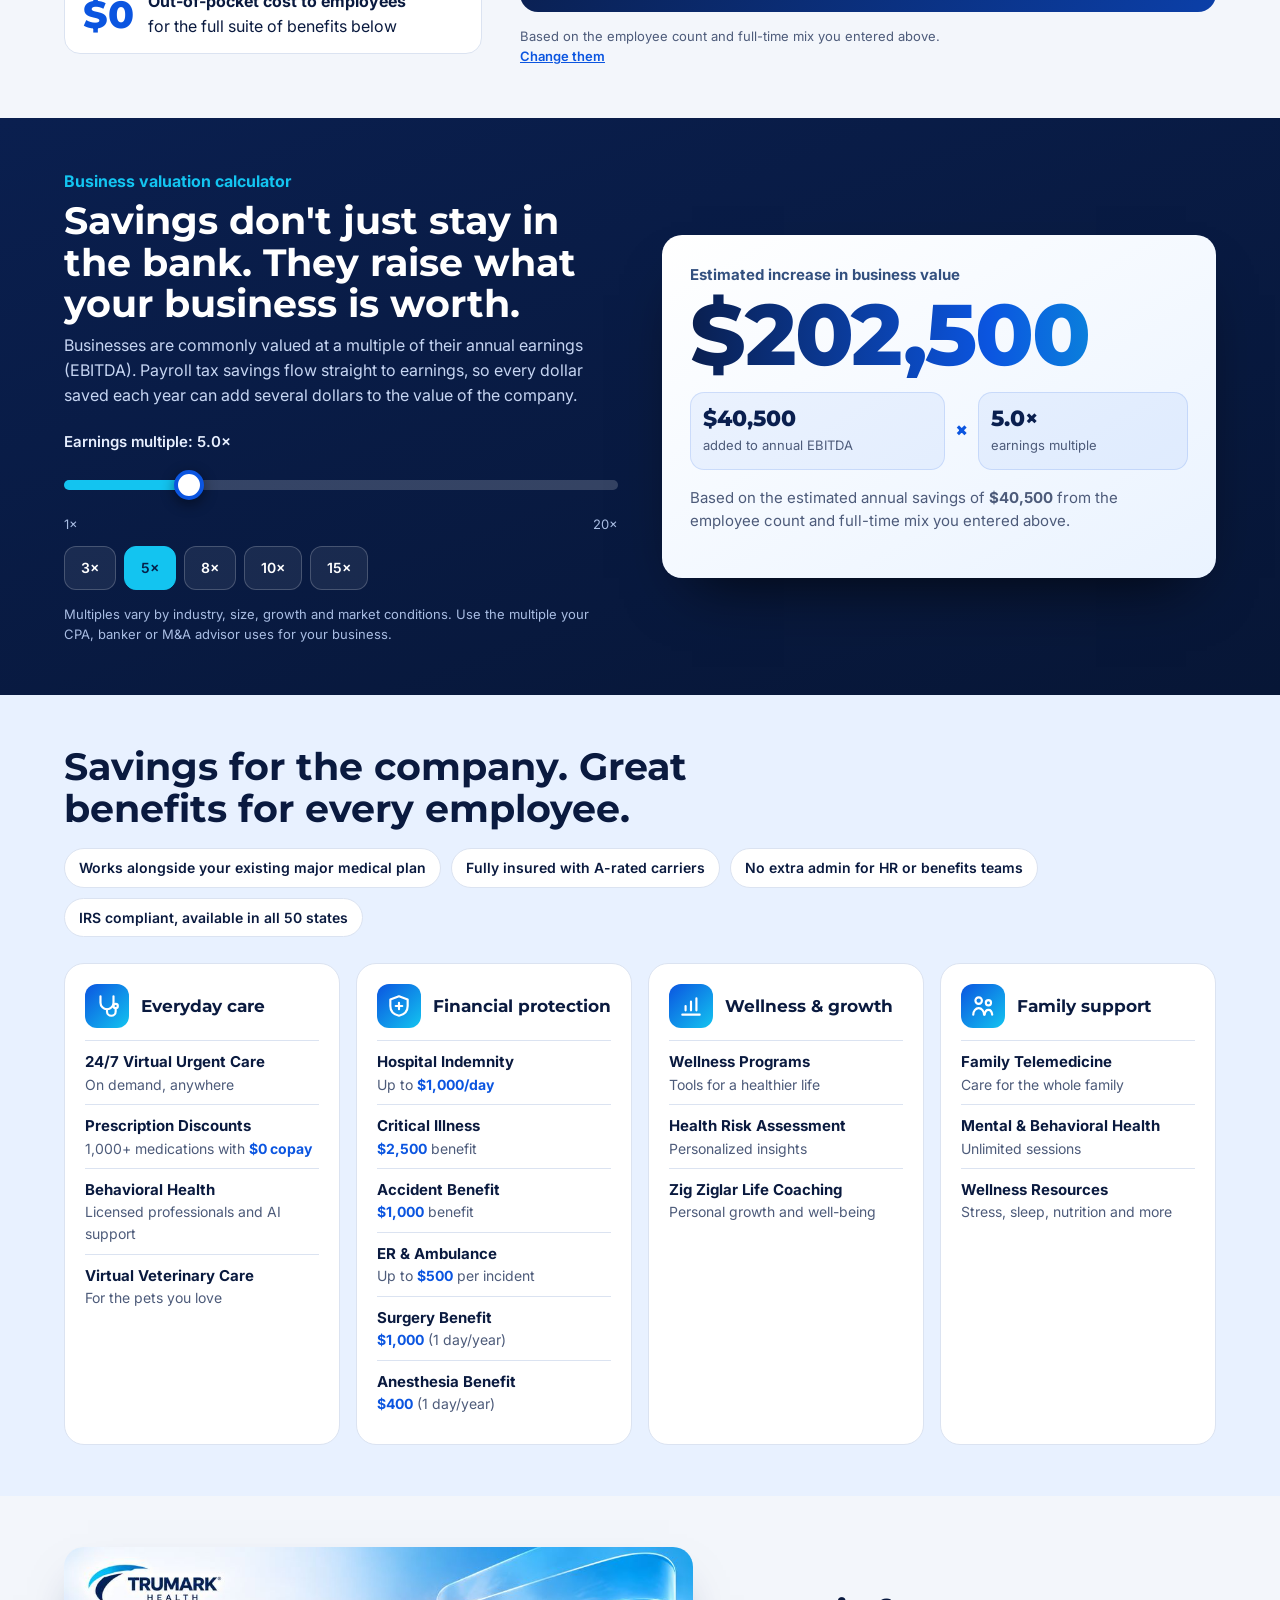
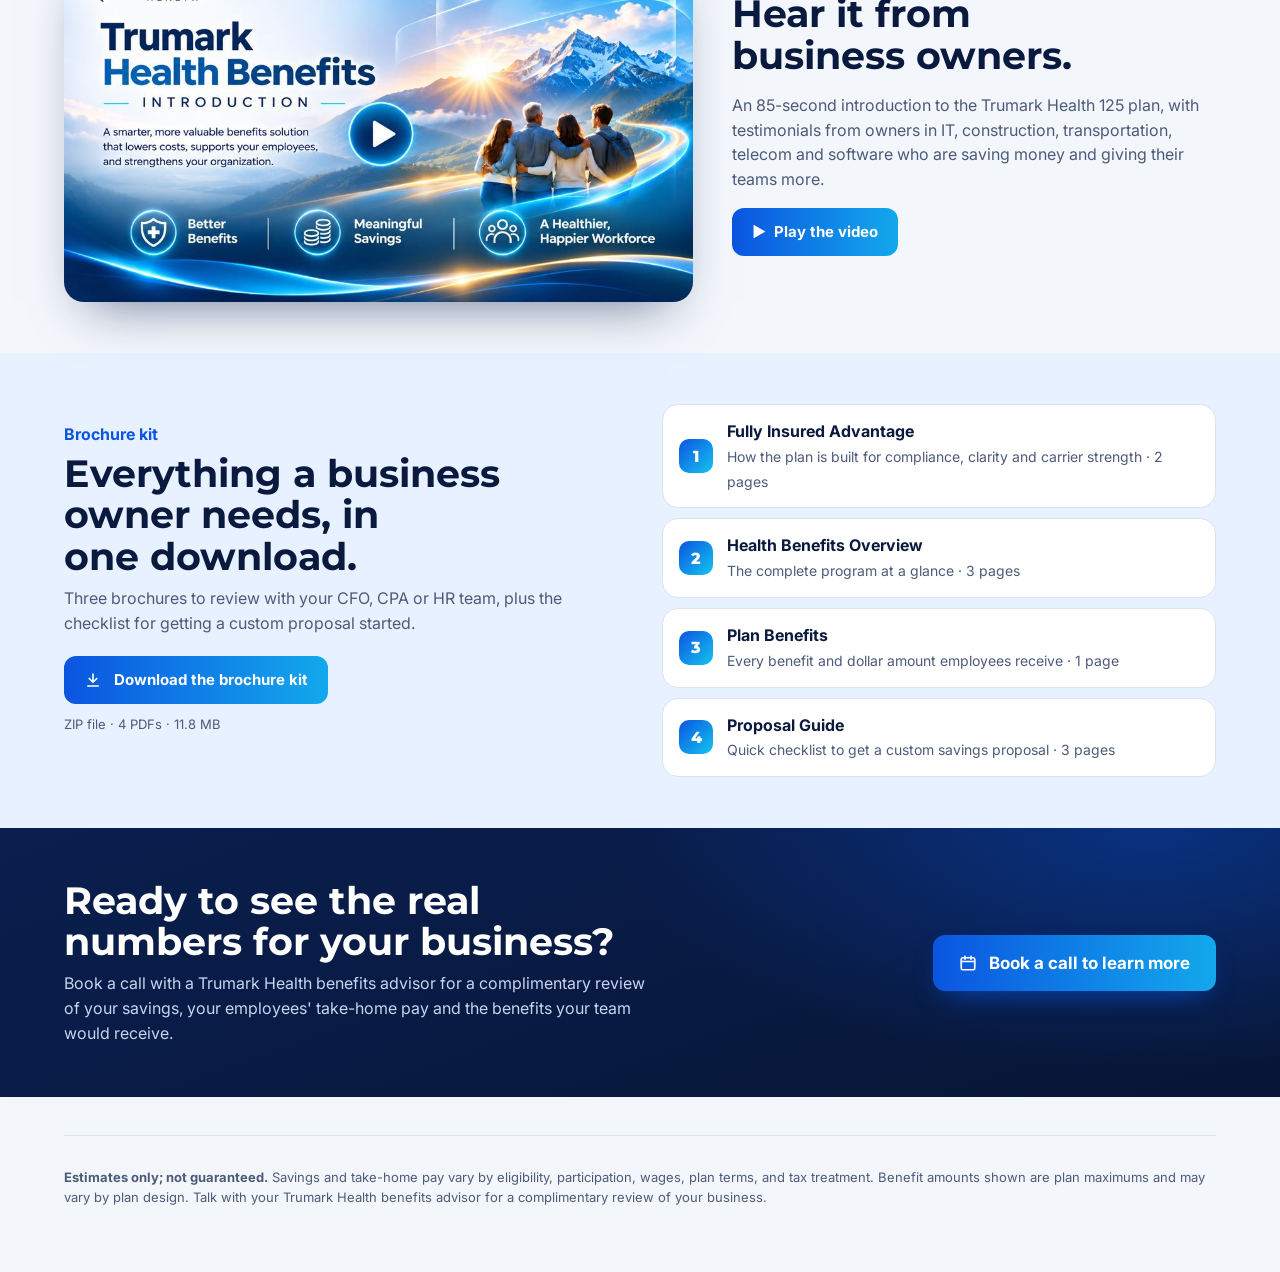
==== commit d7d8c67a: "Add two Book a call buttons to the calculator One in the savings card and one in a closing call-to-a" ====
--- a/calculator/index.html
+++ b/calculator/index.html
@@ -135,6 +135,12 @@
 .docs li{counter-increment:d;position:relative;background:var(--panel);border:1px solid var(--line);border-radius:16px;padding:14px 16px 14px 64px}
 .docs li::before{content:counter(d);position:absolute;left:16px;top:50%;transform:translateY(-50%);width:34px;height:34px;border-radius:10px;display:grid;place-items:center;background:linear-gradient(135deg,#0b55e0,#13c4f0);color:#fff;font:800 16px Montserrat,sans-serif}
 .docs b{display:block;font-size:16px}.docs span{font-size:14px;color:var(--mute)}
+.btn.book{background:linear-gradient(90deg,#0b55e0,#13a8ec);color:#fff;min-height:56px;font-size:17px;padding:0 26px;box-shadow:0 12px 28px -12px #0b55e0cc;transition:transform .2s ease,box-shadow .2s ease}
+.btn.book:hover{transform:translateY(-2px);box-shadow:0 16px 32px -12px #0b55e0}
+.result .btn.book{width:100%;margin-bottom:12px}
+.cta{background:radial-gradient(900px 400px at 90% 0%,#0b55e066,transparent 60%),linear-gradient(160deg,#0a1f4f,#071636);color:#fff}
+.ctag{display:flex;flex-wrap:wrap;align-items:center;justify-content:space-between;gap:20px 40px}
+.ctag>div{flex:1 1 420px}.cta h2{color:#fff}.cta p{color:#c6d5f2;max-width:60ch;margin:0}
 .foot{font-size:13px;color:var(--mute);border-top:1px solid var(--line);padding-top:18px}
 @media(max-width:900px){.calc,.win,.vid,.intro,.vgrid,.kgrid{grid-template-columns:minmax(0,1fr)}.hv{max-width:560px;transform:none}.grid{grid-template-columns:repeat(2,minmax(0,1fr))}}
 @media(max-width:560px){.eq i{display:none}.eq span{flex-basis:100%}.ph{display:none}.row{grid-template-columns:1fr 1fr}.row h3{grid-column:1/-1}.row strong{text-align:left}.row strong::before{content:attr(data-l);display:block;font:500 12px Inter,sans-serif;color:var(--mute)}.tot strong::before{color:#b9cdf2}.grid{grid-template-columns:minmax(0,1fr)}.trio b{font-size:16px}.trio div{padding:10px}}
@@ -190,8 +196,9 @@
     <div class="split" aria-hidden="true"><i class="ft" id="barFt"></i><i class="pt" id="barPt"></i></div>
     <div class="key"><span><i style="background:#0b55e0"></i>Full-time: <b id="ftSave">$0</b></span><span><i style="background:#13c4f0"></i>Part-time: <b id="ptSave">$0</b></span></div>
     <div class="emp"><b>$0</b><span>out-of-pocket for employees, plus <strong>+$1,000–$1,200</strong> take-home per full-time and <strong>+$600–$750</strong> per part-time employee each year</span></div>
+    <a class="btn book" href="https://trumarkhealth.com/?refid=AA0233#row-GYwaPeSRt5" target="_blank" rel="noopener"><svg viewBox="0 0 24 24" width="18" height="18" fill="none" stroke="currentColor" stroke-width="2.2" stroke-linecap="round" stroke-linejoin="round" aria-hidden="true"><rect x="3" y="5" width="18" height="16" rx="2"/><path d="M3 10h18M8 3v4M16 3v4"/></svg>&nbsp;Book a call to learn more</a>
     <div class="acts">
-     <button class="btn pri" type="button" id="copy">Copy this estimate</button>
+     <button class="btn sec" type="button" id="copy">Copy this estimate</button>
      <a class="btn sec" href="#video">Watch the 85-second video</a>
      <a class="btn sec kitdl" href="../brochures/quantum-overview.pdf"><svg viewBox="0 0 24 24" width="18" height="18" fill="none" stroke="currentColor" stroke-width="2.2" stroke-linecap="round" stroke-linejoin="round" aria-hidden="true"><path d="M12 4v11M7 10l5 5 5-5M5 20h14"/></svg>&nbsp;Brochure kit</a>
     </div>
@@ -286,7 +293,17 @@
  </div>
 </section>
 
-<section class="band" style="padding-top:0">
+<section class="band cta">
+ <div class="wrap ctag">
+  <div>
+   <h2>Ready to see the real numbers for your business?</h2>
+   <p>Book a call with a Trumark Health benefits advisor for a complimentary review of your savings, your employees' take-home pay and the benefits your team would receive.</p>
+  </div>
+  <a class="btn book" href="https://trumarkhealth.com/?refid=AA0233#row-GYwaPeSRt5" target="_blank" rel="noopener"><svg viewBox="0 0 24 24" width="18" height="18" fill="none" stroke="currentColor" stroke-width="2.2" stroke-linecap="round" stroke-linejoin="round" aria-hidden="true"><rect x="3" y="5" width="18" height="16" rx="2"/><path d="M3 10h18M8 3v4M16 3v4"/></svg>&nbsp;Book a call to learn more</a>
+ </div>
+</section>
+
+<section class="band" style="padding-top:clamp(20px,3vw,40px)">
  <div class="wrap foot">
   <p><strong>Estimates only; not guaranteed.</strong> Savings and take-home pay vary by eligibility, participation, wages, plan terms, and tax treatment. Benefit amounts shown are plan maximums and may vary by plan design. Talk with your Trumark Health benefits advisor for a complimentary review of your business.</p>
  </div>
